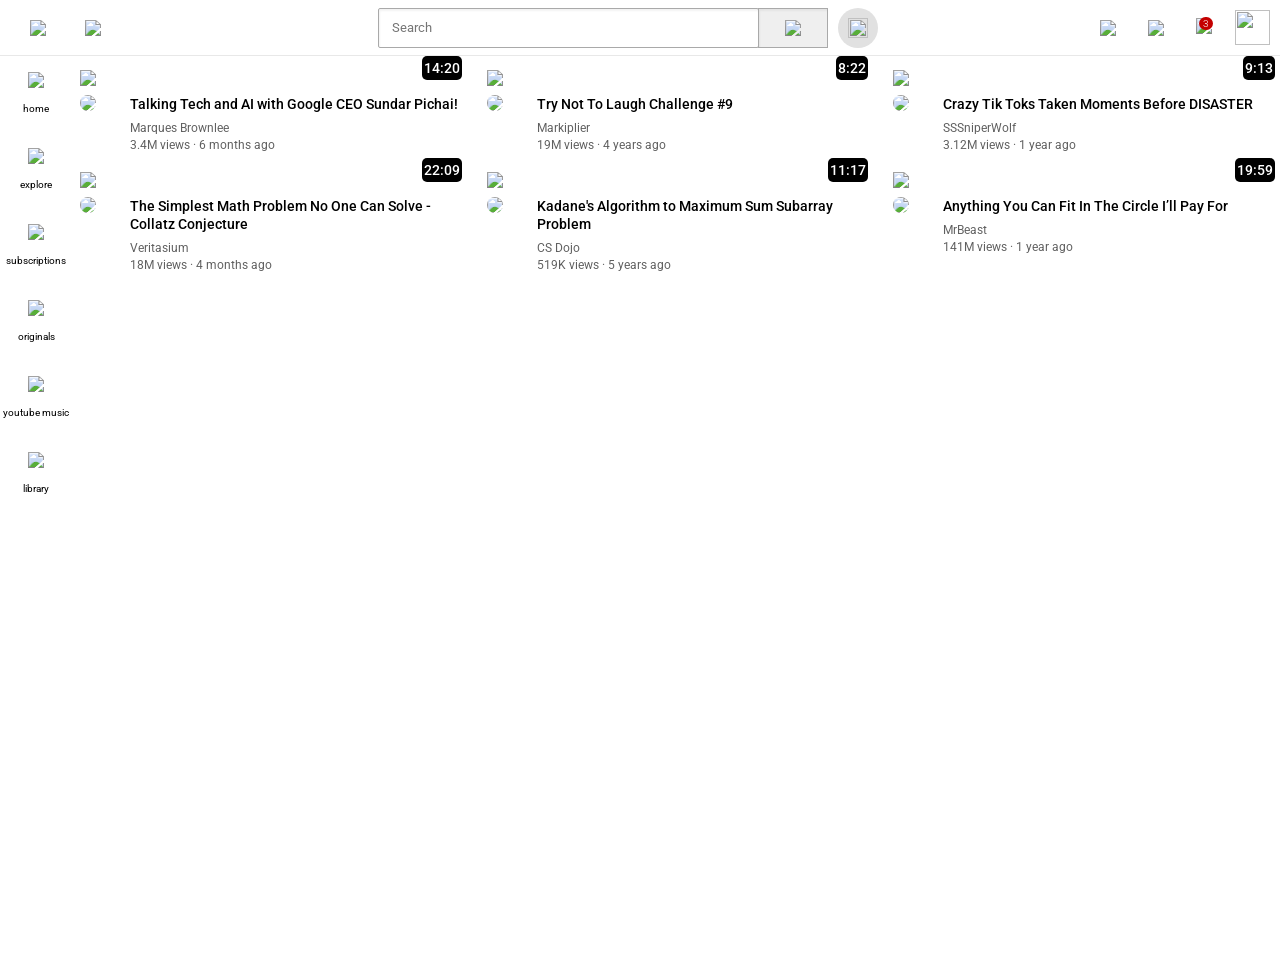
==== yt.html @ 1d71b80d "Add files via upload" ====
<!DOCTYPE html>
<html>
  <head>
    <link rel="preconnect" href="https://fonts.googleapis.com">
<link rel="preconnect" href="https://fonts.gstatic.com" crossorigin>
<link href="https://fonts.googleapis.com/css2?family=Roboto:ital,wght@0,100..900;1,100..900&display=swap" rel="stylesheet">
    <title>Youtube.com clone</title>
   <link rel="stylesheet" href="yt.css">
   
    </head>
    <body style="margin: 0px; padding-bottom:700px; padding-top:60px;">
      <div class="header">
        <div class="left-section">
          <img class="hamburger" src="icons/hamburger-menu.svg">
          <img class="yt-logo" src="icons/youtube-logo.svg">
        </div>
        <div class="middle-section">
           <input class="searchbox" type="search" placeholder=" Search">
           <button class="search-button"><img class="search-logo"src="icons/search.svg">
          <div class="tooltip">Search</div>
          </button>
           
           <button class="voice-button"><img class="voice-search-icon"src="icons/voice-search-icon.svg"></button>
        </div>
        <div class="right-section">
          <img src="icons/upload.svg" class="upload-button">
          <img src="icons/youtube-apps.svg" class="apps-button">
          <div class="notification-div"><img class="notifications" src="icons/notifications.svg">
            <p class="notification-count">
              3
            </p>
          </div>
          <img class="my-channel" src="icons/my-channel.jpeg">
        </div>
      </div>
      <div class="sidebar">
        <div class="sidebar-icons"> 
          <img src="icons/home.svg">
          <div>home</div>

        </div>
         <div class="sidebar-icons">
          <img src="icons/explore.svg"> 
          <div>explore</div>
          </div>
          <div class="sidebar-icons">
            <img src="icons/subscriptions.svg"> 
          <div>subscriptions</div>
          </div>

           <div class="sidebar-icons"> 
            <img src="icons/originals.svg">
          <div>originals</div>

           </div>
            <div class="sidebar-icons">
              <img src="icons/youtube-music.svg"> 
          <div>youtube music</div>
          </div>

             <div class="sidebar-icons"> 
              <img src="icons/library.svg">
          <div>library</div>

             </div>
      </div>

     
      <div class="vid-grid">
         <div class="vid">
        <div class="thumbnail-div"> 
          <img class="thumbnail" src="thumbnails/thumbnail-1.webp">
          <div class="vid-time">14:20</div>
        </div>
        <div class="under-thumbnail">
          <div class="pro-pic-div">
            <img src="profile pics/channel-1.jpeg" class="pro-pic">
          </div>
          <div class="vid-info-div">
            <p class="Title">
          Talking Tech and AI with Google CEO Sundar Pichai!
          </p>
          <p class="name">Marques Brownlee</p>
          <p class="info">
          3.4M views · 6 months ago</p>
          </div>
        </div>
  </div>

  <div class="vid">
        <div  class="thumbnail-div"> 
          <img class="thumbnail" src="thumbnails/thumbnail-2.webp">
          <div class="vid-time">8:22</div>
        </div>
        <div class="under-thumbnail">
          <div class="pro-pic-div">
            <img src="profile pics/channel-2.jpeg" class="pro-pic">
          </div>
          <div class="vid-info-div">
            <p class="Title">
          
            Try Not To Laugh Challenge #9
          </p>
          <p class="name">
            Markiplier</p>
          <p class="info">
          19M views · 4 years ago</p>
          </div>
        </div>
  </div>

  <div class="vid">
        <div  class="thumbnail-div"> 
          <img class="thumbnail" src="thumbnails/thumbnail-3.webp">
          <div class="vid-time">9:13</div>
        </div>
        <div class="under-thumbnail">
          <div class="pro-pic-div">
            <img src="profile pics/channel-3.jpeg" class="pro-pic">
          </div>
          <div class="vid-info-div">
            <p class="Title">
          
              Crazy Tik Toks Taken Moments Before DISASTER
          </p>
          <p class="name">SSSniperWolf</p>
          <p class="info">
          3.12M views · 1 year ago</p>
          </div>
        </div>
  </div>

  <div class="vid">
        <div class="thumbnail-div"> 
          <img class="thumbnail" src="thumbnails/thumbnail-4.webp">
          <div class="vid-time">22:09</div>
        </div>
        <div class="under-thumbnail">
          <div class="pro-pic-div">
            <img src="profile pics/channel-4.jpeg" class="pro-pic">
          </div>
          <div class="vid-info-div">
            <p class="Title">
              The Simplest Math Problem No One Can Solve - Collatz Conjecture
          </p>
          <p class="name">
            Veritasium</p>
          <p class="info">
          18M views · 4 months ago</p>
          </div>
        </div>
  </div>

  <div class="vid">
        <div class="thumbnail-div"> 
          <img class="thumbnail" src="thumbnails/thumbnail-5.webp">
          <div class="vid-time">11:17</div>
        </div>
        <div class="under-thumbnail">
          <div class="pro-pic-div">
            <img src="profile pics/channel-5.jpeg" class="pro-pic">
          </div>
          <div class="vid-info-div">
            <p class="Title">
          
              Kadane's Algorithm to Maximum Sum Subarray Problem
          </p>
          <p class="name">CS Dojo</p>
          <p class="info">
          519K views · 5 years ago</p>
          </div>
        </div>
  </div>

  <div class="vid">
        <div class="thumbnail-div"> 
          <img class="thumbnail" src="thumbnails/thumbnail-6.webp">
          <div class="vid-time">19:59</div>
        </div>
        <div class="under-thumbnail">
          <div class="pro-pic-div">
            <img src="profile pics/channel-6.jpeg" class="pro-pic">
          </div>
          <div class="vid-info-div">
            <p class="Title">
          
                      
            Anything You Can Fit In The Circle I’ll Pay For
          </p>
          <p class="name">
            MrBeast</p>
          <p class="info">
          141M views · 1 year ago</p>
          </div>
        </div>
  </div>
      </div>
      
 
      
    </body>

  </html>
---- yt.css ----
body{
      padding-left:80px;
    }
    .thumbnail
    {
      width: 100%;
      margin-top:10px;
      margin-bottom:5px;

    }
    .searchbox{
      
      flex:1;
      height:40px;
      border-radius: 2px;
      box-shadow:inset 1px 2px 2px rgba(0,0,0,0.05);
      border: solid;
      border-width: 1px;
      border-color: rgb(169, 169, 169);
      padding-left: 10px;;
      width: 0px;

     
    }
    .searchbox::placeholder{
      font-family: Roboto, Arial;
      margin: 0px;;
    }
    p{
      font-family: Roboto,Arial;
      margin:0px;
    }
    .Title{
      font-weight: 500;
      width: 100%;
      font-size:14px;
      margin-top:0px;
      margin-bottom: 8px;
      line-height:18px;
      
    }
    .name{
      color: #606060;
      font-size: 12px;
      margin-bottom:3px;
    }
    .info{
      color: #606060;
      font-size: 12px;
    }
    .vid{
     
    }
    .pro-pic-div{
      
    
    }
    .vid-info-div{
      
    }
    .pro-pic{
      border-radius: 50px;
      width: 35px;
      vertical-align: top;
    }
    .under-thumbnail{
      display:grid;
      grid-template-columns: 50px 1fr;

    }
    .vid-grid{
      display:grid;
      grid-template-columns:1fr 1fr 1fr ;
      column-gap: 20px;
      row-gap:10px;

    }
    .header {
      display: flex;
      justify-content:space-between;
      height: 55px;
      position:fixed;
      top:0px;
      left:0px;
      right:0px;
      background-color: white;
      border-bottom-width: 1px;
      border-bottom-style: solid;
      border-bottom-color: rgb(232, 232, 232);
    }
    .left-section {
      
      
      display:flex;
      align-items: center;
      margin-right: 30px;
    }
    .middle-section {
      
      flex:1;
      max-width: 500px;
      display: flex;
      align-items: center;
      margin-right:50px;
    }
    .right-section {
      
      width: 180px;
    }
    .hamburger {
      width: 25px;
      margin-left: 30px;
      margin-right: 30px;
    }
    .yt-logo{
      width:90px;
    }
    .search-logo{
      width:25px;
      
      
    }
    .voice-search-icon{
      width:20px;
      height:20px;


    }
    .search-button{
      height:40px;
      width: 70px;;
      margin-left:-1px;
      padding-left:10px;
      padding-right:10px;
     border-color: rgb(169, 169, 169);
      border-style: solid;
      border-width: 1px;;
       box-shadow:inset 1px 2px 2px rgba(0,0,0,0.05);
       padding-top:4px;
       position: relative;
    }
    .search-button .tooltip{
      position: absolute;
      background-color: gray;
      color: white;
      padding:5px 7px; 
       bottom:-40px;
       opacity:0;
       transition:opacity 0.5s;
       pointer-events: none;
    }
    .search-button:hover .tooltip{
      opacity: 1;

    }
    .voice-button{
      height:40px;
      width: 40px;
      border-radius: 20px;
      margin-left:10px;
      border:none ;
      background-color: rgb(225, 225, 225);
      padding-top:4px;
    }
   .right-section{
    display:flex;
    justify-content: space-between;
    align-items: center;
    flex-shrink:0;

   }
   .upload-button , .apps-button {
    width:25px;
   }
   .notifications{
    width:25px;
   }
   .my-channel{
    width: 35px;
    height: 35px;
   
    padding-right: 10px;
   }
   .sidebar{
    
    position:fixed;
    top:55px;
    left:0px;
    bottom: 0px;
    width:72px;
   }
   .thumbnail-div{
    position: relative;
   }
   .vid-time{
    position: absolute;
    right: 5px;
    bottom: 15px;
    background-color: black;
    color: white;
    font-family: Roboto , arial;
    font-weight: 500;
    font-size: 14px;
    padding: 4px 2px 4px 2px;
    border-radius: 5px;

   }
   .header{
    z-index: 2;
   }
   .sidebar-icons{
    
    height: 76px;
    display: flex;
    flex-direction: column;
    align-items: center;
    justify-content: center;
    
    
   
   }
   .sidebar-icons img{
    height:23px;
    margin-bottom: 8px;;
   }
   .sidebar-icons div{
    font-size: 10px;;
    font-family: roboto , arial;
   }
   
   .sidebar-icons:hover{
    background-color: rgb(227, 227, 227);
    cursor: pointer;
   }
   .notification-div{
    position: relative;
   }
   .notification-count{
    position:absolute;
    top:-1px;
    right:-1px;
    background-color: rgb(196, 0, 0);
    font-size: 10px;
    padding:1px 4px;
    border-radius: 15px;
    color: white;
    font-weight: 300;
     
    
   }
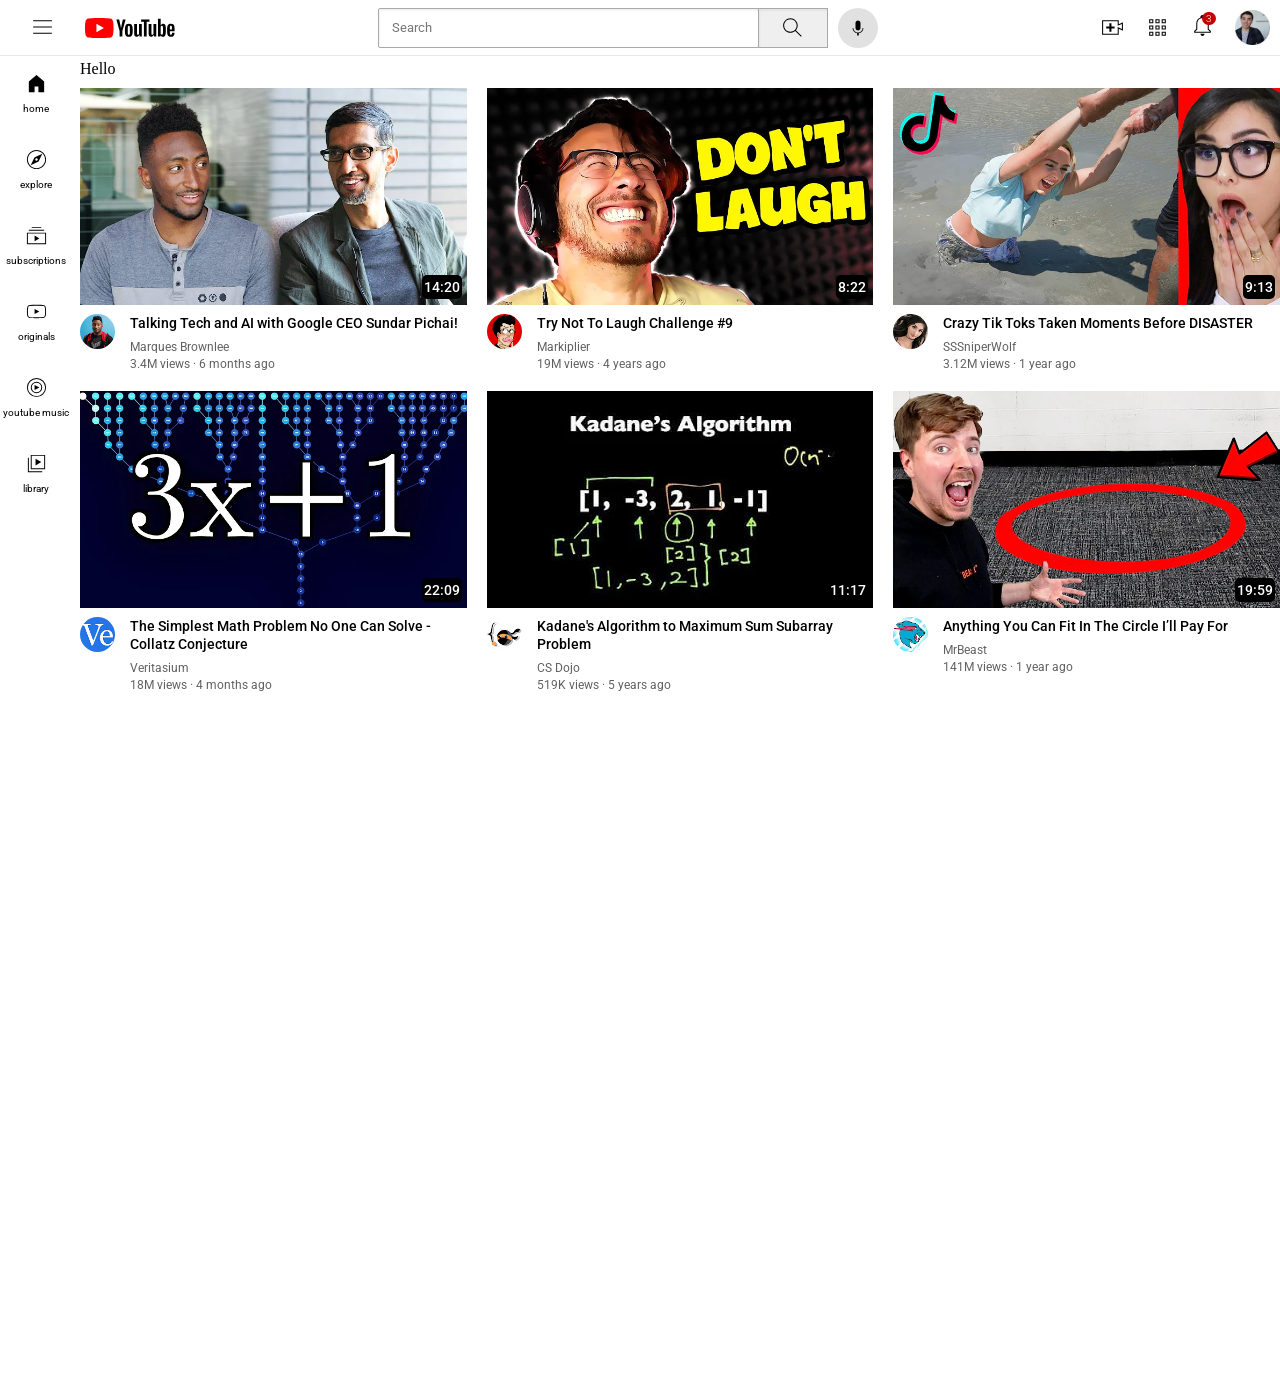
==== commit d377cd42: "Update yt.html" ====
--- a/yt.html
+++ b/yt.html
@@ -9,6 +9,7 @@
    
     </head>
     <body style="margin: 0px; padding-bottom:700px; padding-top:60px;">
+      Hello
       <div class="header">
         <div class="left-section">
           <img class="hamburger" src="icons/hamburger-menu.svg">
@@ -200,4 +201,4 @@
       
     </body>
 
-  </html>+  </html>
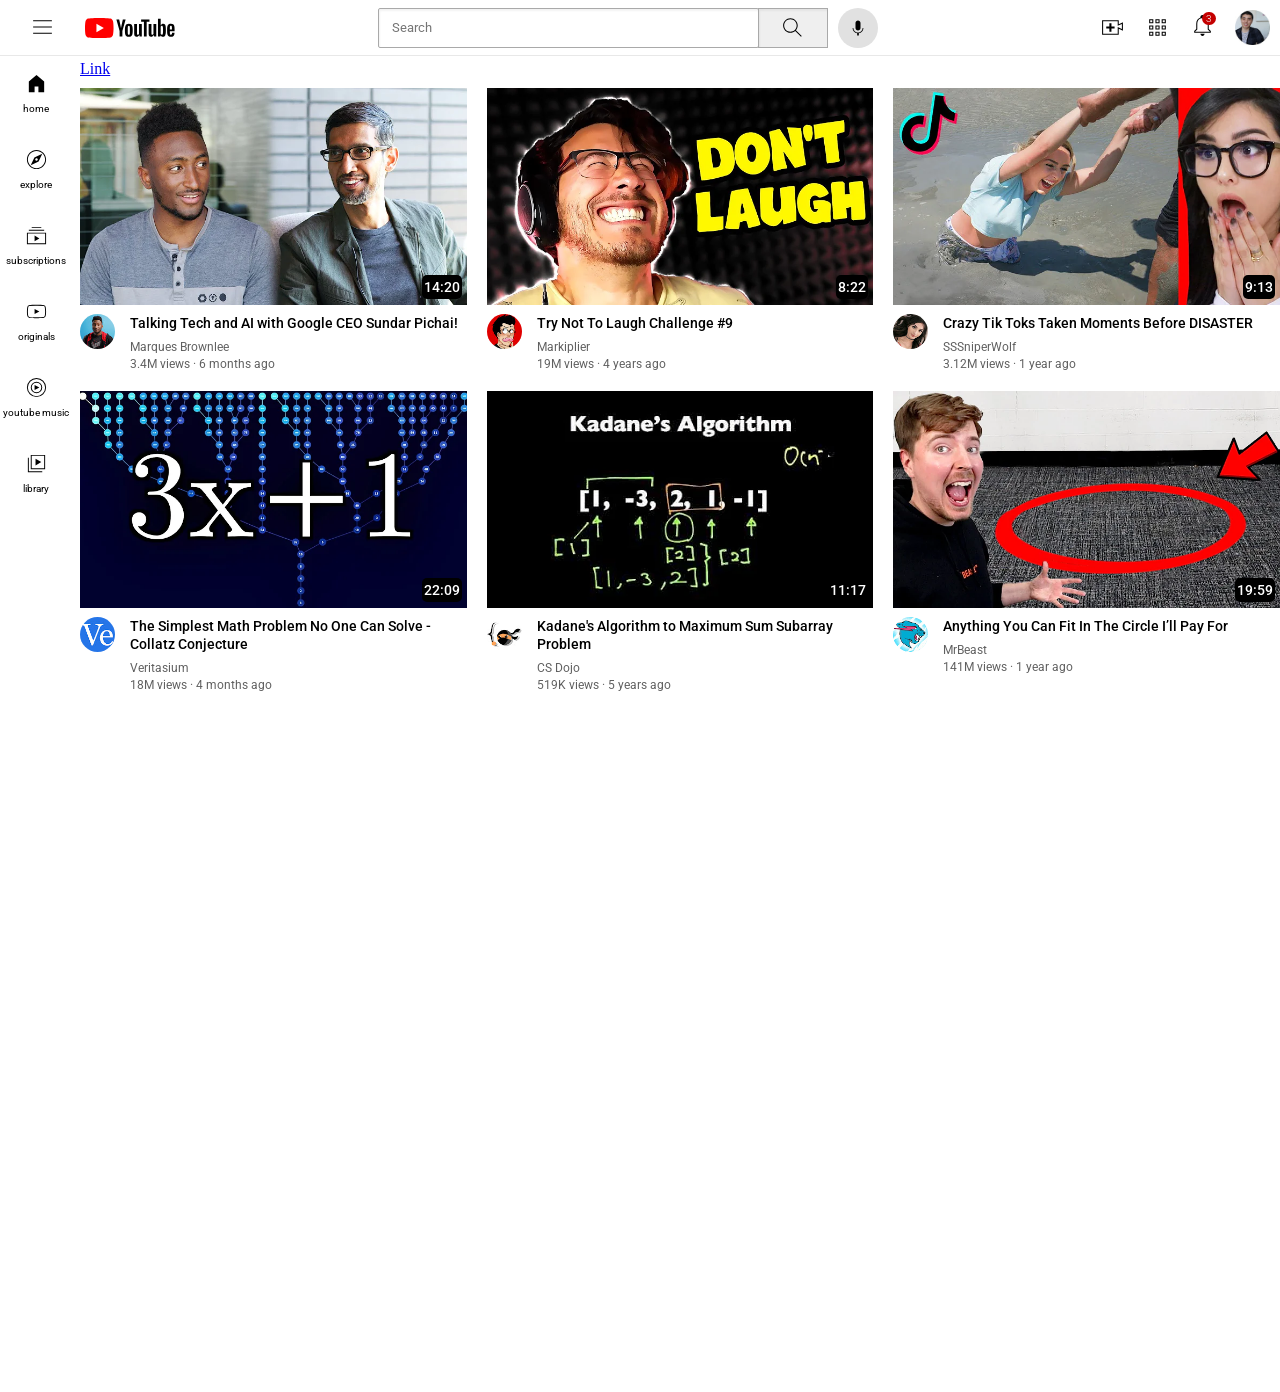
==== commit 2b996b50: "Update yt.html" ====
--- a/yt.html
+++ b/yt.html
@@ -9,7 +9,7 @@
    
     </head>
     <body style="margin: 0px; padding-bottom:700px; padding-top:60px;">
-      Hello
+      <a href="https://md-khalandar.github.io/KhalandarWeb/new.html">Link</a>
       <div class="header">
         <div class="left-section">
           <img class="hamburger" src="icons/hamburger-menu.svg">
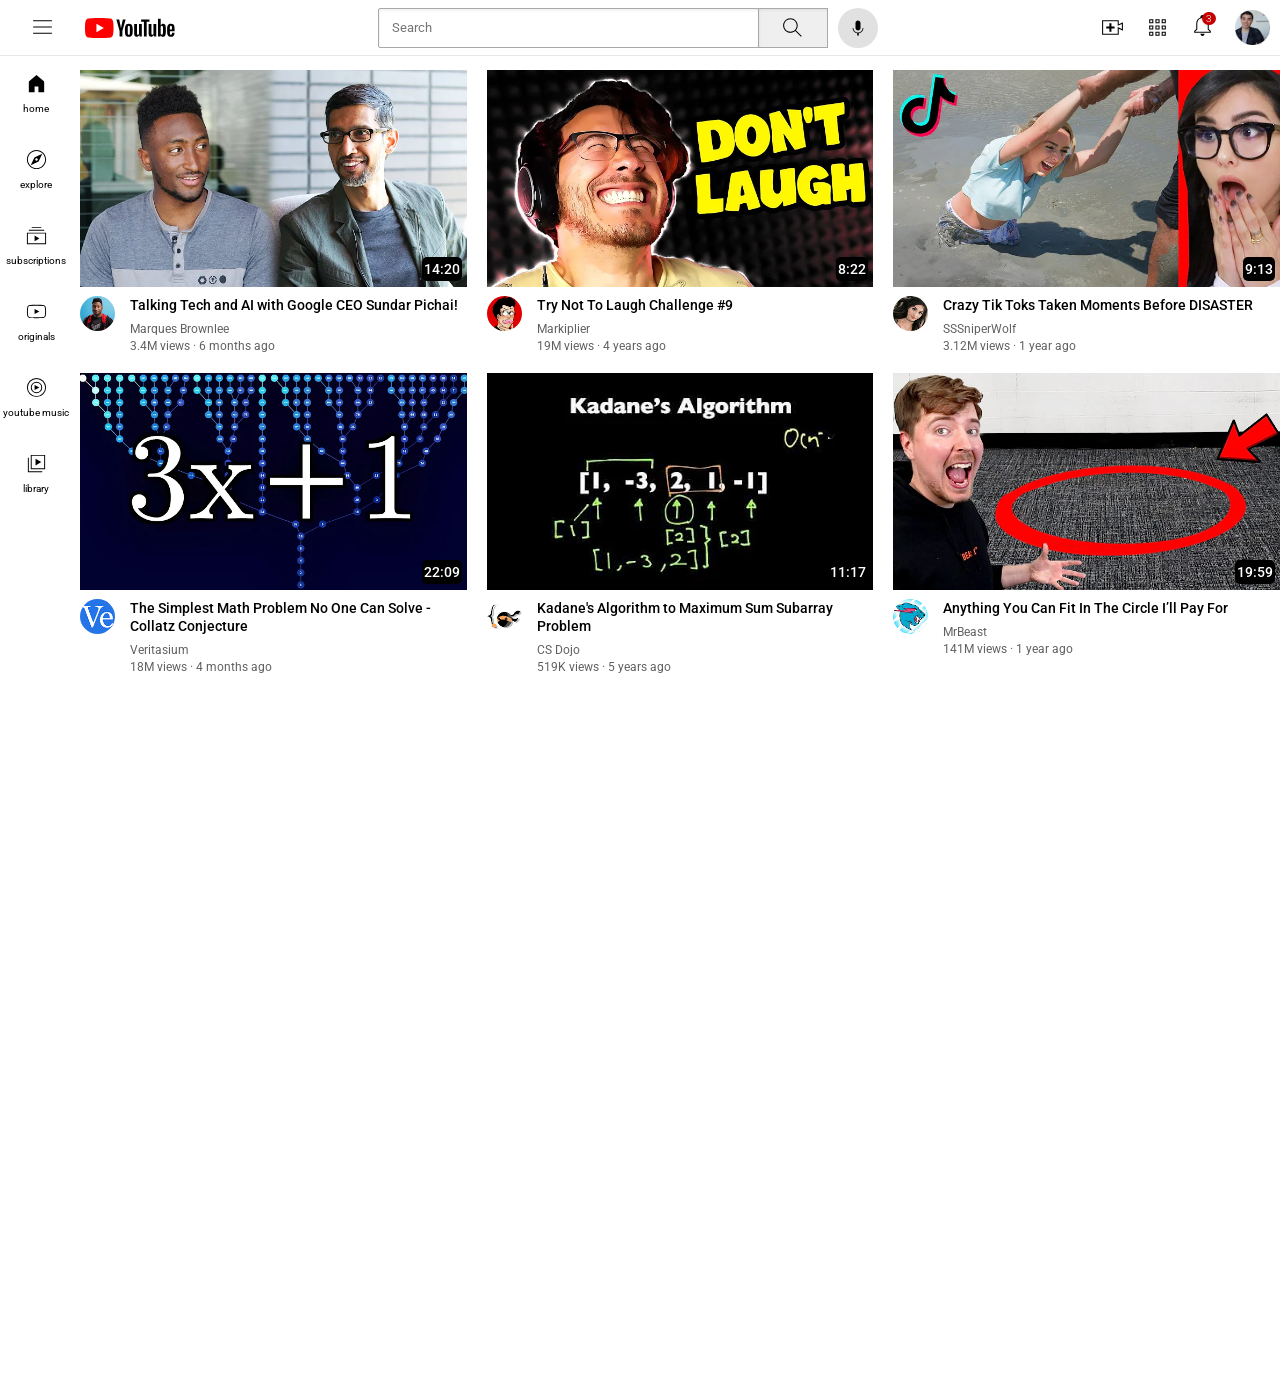
==== commit 7be0a677: "Update yt.html" ====
--- a/yt.html
+++ b/yt.html
@@ -9,7 +9,7 @@
    
     </head>
     <body style="margin: 0px; padding-bottom:700px; padding-top:60px;">
-      <a href="https://md-khalandar.github.io/KhalandarWeb/new.html">Link</a>
+      
       <div class="header">
         <div class="left-section">
           <img class="hamburger" src="icons/hamburger-menu.svg">
